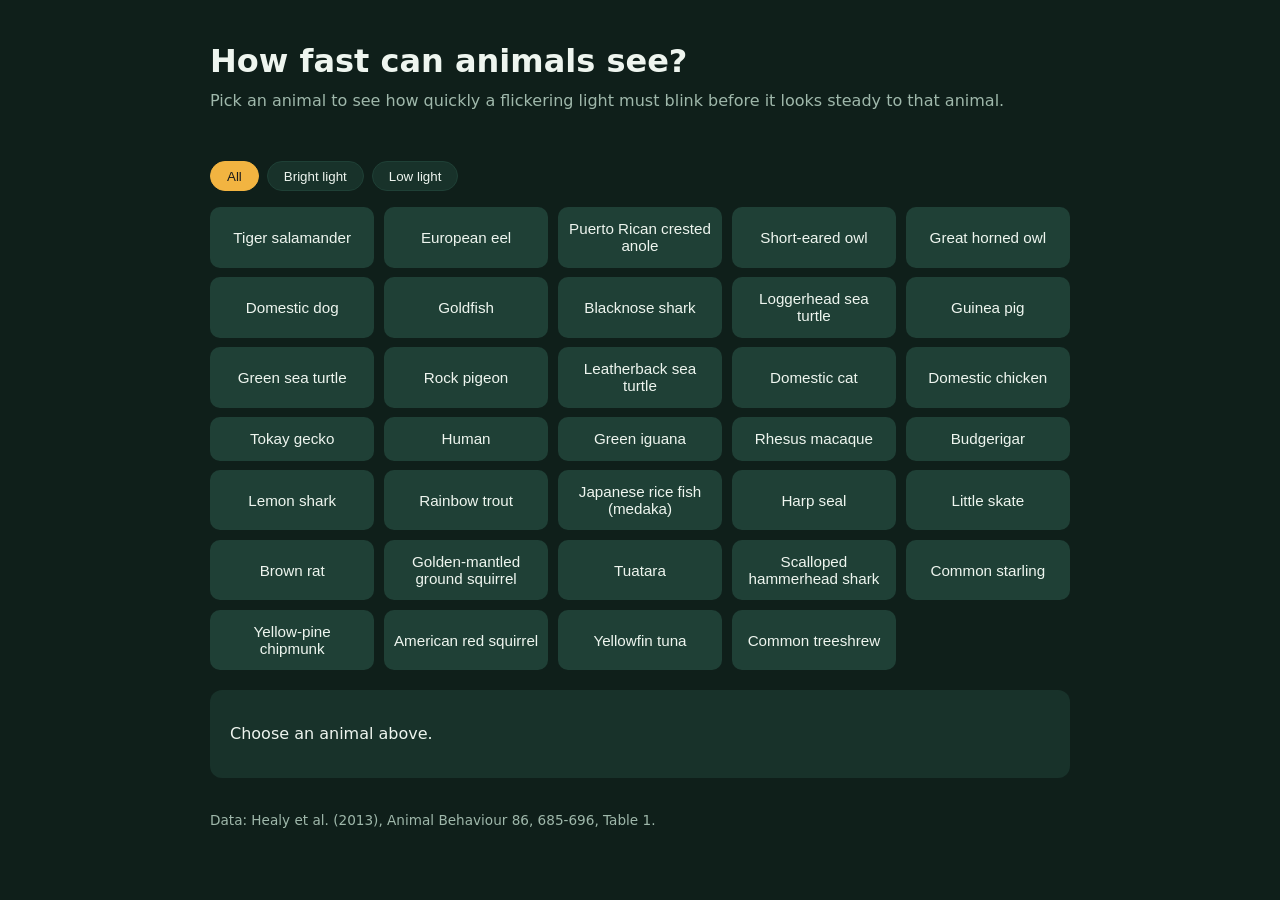
==== Smilte_Tuskenaite/site/index.html @ d907e6a1 "Add first version of the results page: filterable list of all 34 animals" ====
<!DOCTYPE html>
<html lang="en">
<head>
  <meta charset="utf-8">
  <meta name="viewport" content="width=device-width, initial-scale=1">
  <title>Flicker Fusion Atlas</title>
  <link rel="stylesheet" href="style.css">
</head>
<body>
  <header>
    <h1>How fast can animals see?</h1>
    <p>Pick an animal to see how quickly a flickering light must blink before it looks steady to that animal.</p>
  </header>

  <main>
    <div class="filters">
      <button class="filter active" data-filter="all">All</button>
      <button class="filter" data-filter="H">Bright light</button>
      <button class="filter" data-filter="L">Low light</button>
    </div>

    <div id="grid"></div>

    <section id="detail">
      <p>Choose an animal above.</p>
    </section>
  </main>

  <footer>
    Data: Healy et al. (2013), Animal Behaviour 86, 685-696, Table 1.
  </footer>

  <script src="species_data.js"></script>
  <script src="app.js"></script>
</body>
</html>
---- Smilte_Tuskenaite/site/style.css ----
:root {
  --bg: #0f1f1a;
  --panel: #18322a;
  --card: #1f4036;
  --text: #eef5ef;
  --muted: #9fb8ab;
  --accent: #f2b441;
}

* { box-sizing: border-box; }

body {
  margin: 0;
  font-family: system-ui, sans-serif;
  background: var(--bg);
  color: var(--text);
  line-height: 1.5;
}

header, main, footer {
  max-width: 900px;
  margin: 0 auto;
  padding: 1rem 1.25rem;
}

h1 { font-size: 2rem; margin-bottom: 0.25rem; }
header p { color: var(--muted); margin-top: 0; }

.filters { display: flex; gap: 0.5rem; margin-bottom: 1rem; }

.filter {
  background: var(--panel);
  color: var(--text);
  border: 1px solid var(--card);
  border-radius: 999px;
  padding: 0.4rem 1rem;
  cursor: pointer;
}
.filter.active { background: var(--accent); color: #1b1b1b; border-color: var(--accent); }

#grid {
  display: grid;
  grid-template-columns: repeat(auto-fill, minmax(150px, 1fr));
  gap: 0.6rem;
}

.card {
  background: var(--card);
  color: var(--text);
  border: 2px solid transparent;
  border-radius: 10px;
  padding: 0.7rem 0.5rem;
  font-size: 0.95rem;
  cursor: pointer;
}
.card:hover { border-color: var(--muted); }
.card.selected { border-color: var(--accent); }

#detail {
  background: var(--panel);
  border-radius: 12px;
  padding: 1rem 1.25rem;
  margin-top: 1.25rem;
}
#detail h2 { margin: 0; }
.latin { font-style: italic; color: var(--muted); margin-top: 0; }

footer { color: var(--muted); font-size: 0.85rem; }
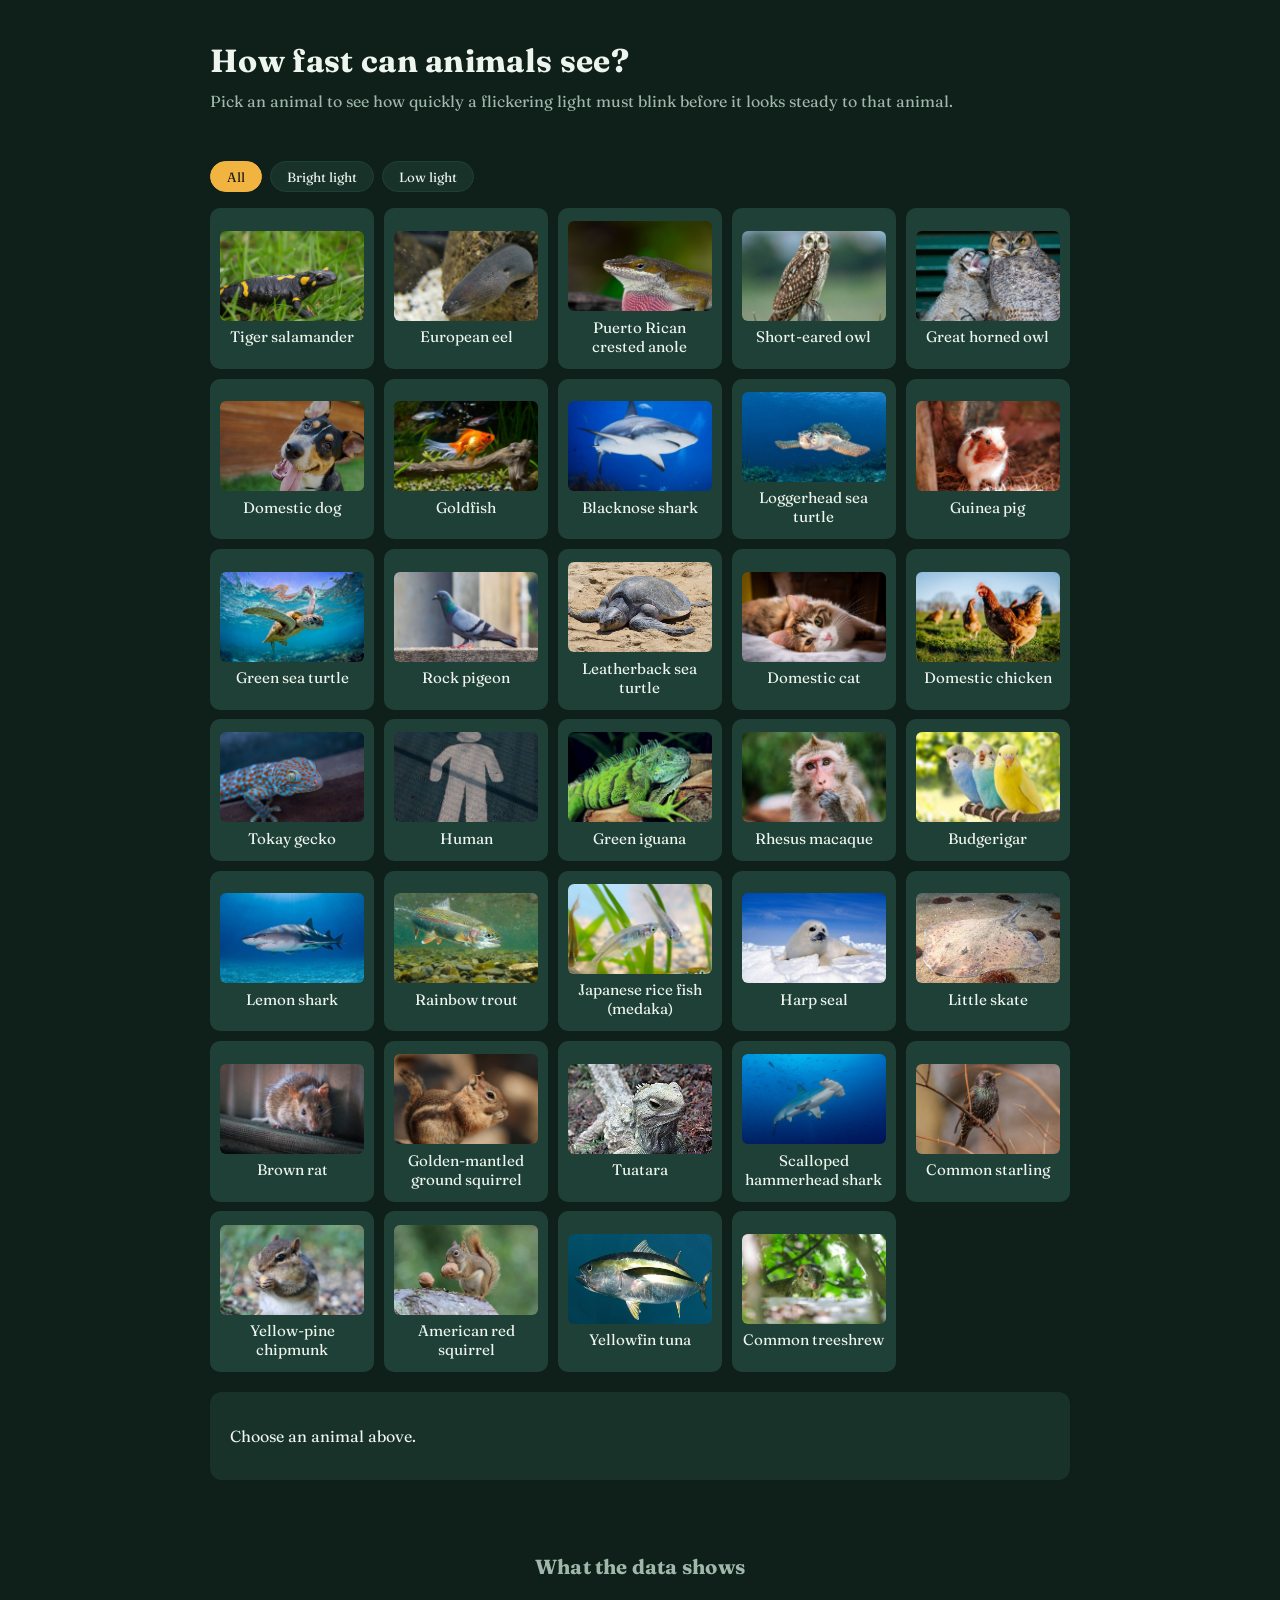
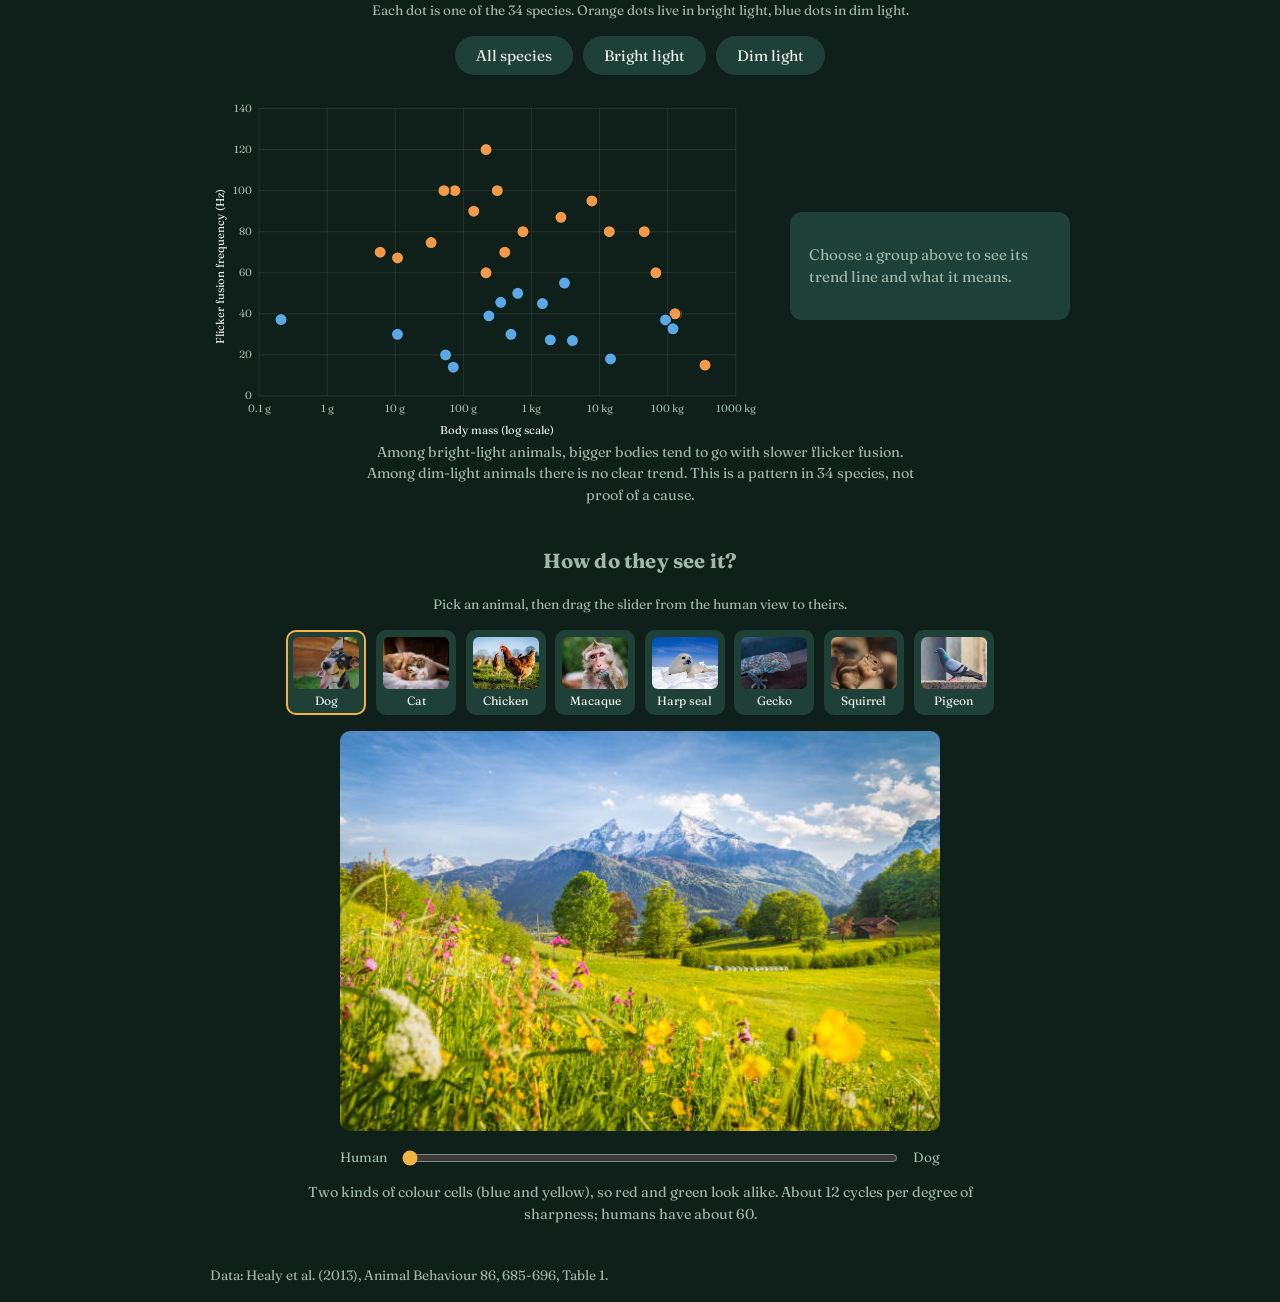
==== commit 1263a914: "Merge branch 'MindaugasSarpis:main' into main" ====
--- a/Smilte_Tuskenaite/site/index.html
+++ b/Smilte_Tuskenaite/site/index.html
@@ -4,7 +4,10 @@
   <meta charset="utf-8">
   <meta name="viewport" content="width=device-width, initial-scale=1">
   <title>Flicker Fusion Atlas</title>
-  <link rel="stylesheet" href="style.css">
+    <link rel="icon" type="image/svg+xml" href="favicon.svg">
+      <link rel="preconnect" href="https://fonts.googleapis.com">
+  <link rel="preconnect" href="https://fonts.gstatic.com" crossorigin>
+  <link href="https://fonts.googleapis.com/css2?family=Fraunces:wght@400;600;700&display=swap" rel="stylesheet">  <link rel="stylesheet" href="style.css">
 </head>
 <body>
   <header>
@@ -27,10 +30,58 @@
   </main>
 
   <footer>
+        <section id="results" class="reveal">
+    <h2>What the data shows</h2>
+    <p>Each dot is one of the 34 species. Orange dots live in bright light, blue dots in dim light.</p>
+            <div id="group-buttons">
+      <button data-group="all">All species</button>
+      <button data-group="H">Bright light</button>
+      <button data-group="L">Dim light</button>
+    </div>
+
+    <div id="plot-layout">
+      <div id="plot-box">
+        <svg id="plot" viewBox="0 0 640 400" role="img" aria-label="Flicker fusion frequency against body mass for 34 vertebrate species"></svg>
+        <div id="plot-tooltip" hidden></div>
+      </div>
+      <div id="group-box">
+        <p>Choose a group above to see its trend line and what it means.</p>
+      </div>
+    </div>
+    <p class="results-note">Among bright-light animals, bigger bodies tend to go with slower flicker fusion. Among dim-light animals there is no clear trend. This is a pattern in 34 species, not proof of a cause.</p>
+  </section>   
+    <section id="vision">
+    <h2>How do they see it?</h2>
+    <p>Pick an animal, then drag the slider from the human view to theirs.</p>
+
+    <div id="vision-picker">
+      <button data-id="canis-lupus-familiaris"><img src="images/canis-lupus-familiaris.jpg" alt=""><span>Dog</span></button>
+      <button data-id="felis-catus"><img src="images/felis-catus.jpg" alt=""><span>Cat</span></button>
+      <button data-id="gallus-gallus-domesticus"><img src="images/gallus-gallus-domesticus.jpg" alt=""><span>Chicken</span></button>
+      <button data-id="macaca-mulatta"><img src="images/macaca-mulatta.jpg" alt=""><span>Macaque</span></button>
+      <button data-id="pagophilus-groenlandicus"><img src="images/pagophilus-groenlandicus.jpg" alt=""><span>Harp seal</span></button>
+      <button data-id="gekko-gecko"><img src="images/gekko-gecko.jpg" alt=""><span>Gecko</span></button>
+      <button data-id="spermophilus-lateralis"><img src="images/spermophilus-lateralis.jpg" alt=""><span>Squirrel</span></button>
+      <button data-id="columba-livia"><img src="images/columba-livia.jpg" alt=""><span>Pigeon</span></button>
+    </div>
+
+    <div id="vision-box">
+      <img id="vision-human" src="vision/scene.jpg" alt="Human view of a meadow">
+      <img id="vision-animal" src="vision/canis-lupus-familiaris.jpg" alt="Animal view of the meadow">
+    </div>
+
+    <div id="vision-controls">
+      <span>Human</span>
+      <input type="range" id="vision-slider" min="0" max="100" value="0">
+      <span id="vision-animal-name">Dog</span>
+    </div>
+    <p id="vision-caption"></p>
+  </section>
     Data: Healy et al. (2013), Animal Behaviour 86, 685-696, Table 1.
   </footer>
 
   <script src="species_data.js"></script>
+    <script src="fit_data.js"></script>
   <script src="app.js"></script>
 </body>
 </html>
--- a/Smilte_Tuskenaite/site/style.css
+++ b/Smilte_Tuskenaite/site/style.css
@@ -53,6 +53,20 @@
   font-size: 0.95rem;
   cursor: pointer;
 }
+.card {
+  display: flex;
+  flex-direction: column;
+  align-items: center;
+  justify-content: center;
+  gap: 0.4rem;
+  min-height: 3.6rem;
+}
+.card img {
+  width: 100%;
+  height: 90px;
+  object-fit: cover;
+  border-radius: 6px;
+}
 .card:hover { border-color: var(--muted); }
 .card.selected { border-color: var(--accent); }
 
@@ -65,4 +79,357 @@
 #detail h2 { margin: 0; }
 .latin { font-style: italic; color: var(--muted); margin-top: 0; }
 
-footer { color: var(--muted); font-size: 0.85rem; }+footer { color: var(--muted); font-size: 0.85rem; }
+
+.detail-photo {
+  width: 100%;
+  max-width: 260px;
+  height: 160px;
+  object-fit: cover;
+  border-radius: 10px;
+  margin-bottom: 0.6rem;
+}
+
+.blink-row {
+  display: flex;
+  align-items: center;
+  flex-wrap: wrap;
+  gap: 0.5rem;
+  margin: 0.8rem 0;
+}
+
+.dot {
+  width: 18px;
+  height: 18px;
+  border-radius: 50%;
+  background: var(--accent);
+  animation: blink linear infinite;
+}
+
+@keyframes blink {
+  0%, 49%   { opacity: 1; }
+  50%, 100% { opacity: 0.1; }
+}
+
+.blink-note {
+  color: var(--muted);
+  font-size: 0.85rem;
+}
+
+/* ---------- "How do they see it?" section ---------- */
+#vision {
+  max-width: 720px;
+  margin: 2.5rem auto;
+  text-align: center;
+}
+
+/* Row of small animal picture buttons */
+#vision-picker {
+  display: flex;
+  flex-wrap: wrap;
+  justify-content: center;
+  gap: 0.6rem;
+  margin: 1rem 0;
+}
+
+#vision-picker button {
+  width: 80px;
+  padding: 5px;
+  background: var(--card);
+  color: var(--text);
+  border: 2px solid transparent;
+  border-radius: 10px;
+  font-size: 0.75rem;
+  cursor: pointer;
+}
+
+#vision-picker button img {
+  width: 100%;
+  height: 52px;
+  object-fit: cover;
+  border-radius: 6px;
+  display: block;
+  margin-bottom: 4px;
+}
+
+#vision-picker button.picked {
+  border-color: var(--accent);
+}
+
+/* The meadow picture: both images sit on top of each other */
+#vision-box {
+  position: relative;
+  max-width: 600px;
+  aspect-ratio: 3 / 2;
+  margin: 1rem auto;
+  border-radius: 10px;
+  overflow: hidden;
+}
+
+#vision-box img {
+  position: absolute;
+  top: 0;
+  left: 0;
+  width: 100%;
+  height: 100%;
+  object-fit: cover;
+}
+
+/* The animal's view starts invisible; the slider will make it appear */
+#vision-animal {
+  opacity: 0;
+}
+
+/* Slider row under the picture */
+#vision-controls {
+  display: flex;
+  align-items: center;
+  gap: 0.8rem;
+  max-width: 600px;
+  margin: 0 auto;
+}
+
+#vision-slider {
+  flex: 1;
+  accent-color: var(--accent);
+}
+
+#vision-caption {
+  color: var(--muted);
+  font-size: 0.9rem;
+}
+
+/* ---------- "What the data shows" section ---------- */
+#results {
+  max-width: 720px;
+  margin: 2.5rem auto;
+  text-align: center;
+}
+
+#results img {
+  width: 100%;
+  max-width: 640px;
+  height: auto;
+  border-radius: 12px;
+  box-shadow: 0 4px 18px rgba(0, 0, 0, 0.35);
+  margin: 1rem 0;
+}
+
+.results-note {
+  color: var(--muted);
+  font-size: 0.9rem;
+  max-width: 560px;
+  margin: 0 auto;
+}
+
+/* ---------- Scroll reveal animation ---------- */
+.reveal {
+  opacity: 0;
+  transform: translateY(24px);
+  transition: opacity 0.8s ease, transform 0.8s ease;
+}
+
+.reveal.visible {
+  opacity: 1;
+  transform: none;
+}
+
+/* ---------- Interactive plot ---------- */
+#plot-box {
+  position: relative;
+  max-width: 640px;
+  margin: 1rem auto;
+}
+
+#plot {
+  width: 100%;
+  height: auto;
+  display: block;
+}
+
+.plot-grid {
+  stroke: rgba(255, 255, 255, 0.1);
+  stroke-width: 1;
+}
+
+.plot-label {
+  fill: var(--muted);
+  font-size: 12px;
+}
+
+.plot-title {
+  fill: var(--text);
+  font-size: 13px;
+}
+
+/* Dots start invisible, then pop in one by one when the section is revealed */
+.plot-dot {
+  opacity: 0;
+  cursor: pointer;
+  stroke: var(--bg);
+  stroke-width: 1.5;
+  transform-box: fill-box;
+  transform-origin: center;
+}
+
+.dot-H { fill: #f2994a; }   /* bright light: orange */
+.dot-L { fill: #5aa9e6; }   /* dim light: blue */
+
+#results.visible .plot-dot {
+  animation: dot-pop 0.5s ease-out both;
+}
+
+@keyframes dot-pop {
+  from { opacity: 0; transform: scale(0); }
+  to   { opacity: 1; transform: scale(1); }
+}
+
+.plot-dot:hover,
+.plot-dot:focus {
+  stroke: var(--text);
+  stroke-width: 3;
+  outline: none;
+}
+
+/* The label that follows the mouse (filled in by JavaScript later) */
+#plot-tooltip {
+  position: absolute;
+  pointer-events: none;
+  background: var(--panel);
+  color: var(--text);
+  border: 1px solid var(--accent);
+  border-radius: 8px;
+  padding: 6px 10px;
+  font-size: 0.85rem;
+  text-align: left;
+  z-index: 10;
+}
+
+/* ---------- Result cards ---------- */
+#result-cards {
+  display: flex;
+  flex-wrap: wrap;
+  justify-content: center;
+  gap: 0.8rem;
+  margin: 1rem 0;
+}
+
+.result-card {
+  flex: 1 1 170px;
+  background: var(--card);
+  border-radius: 12px;
+  padding: 0.9rem;
+  font-size: 0.9rem;
+}
+
+.result-card h3 {
+  margin: 0 0 0.3rem;
+}
+
+.result-big {
+  font-size: 1.6rem;
+  font-weight: bold;
+  color: var(--accent);
+  margin: 0.2rem 0;
+}
+
+.result-small {
+  color: var(--muted);
+  font-size: 0.8rem;
+}
+
+/* ---------- Group buttons, box and layout ---------- */
+#results {
+  max-width: 980px;   /* wider, so the plot and the box fit side by side */
+}
+
+#group-buttons {
+  display: flex;
+  flex-wrap: wrap;
+  justify-content: center;
+  gap: 0.6rem;
+  margin: 1rem 0;
+}
+
+#group-buttons button {
+  background: var(--card);
+  color: var(--text);
+  border: 2px solid transparent;
+  border-radius: 999px;
+  padding: 0.5rem 1.2rem;
+  font-size: 0.95rem;
+  cursor: pointer;
+  transition: border-color 0.2s, background 0.2s, color 0.2s;
+}
+
+#group-buttons button:hover {
+  border-color: var(--accent);
+}
+
+/* The chosen button takes the colour of its group */
+#group-buttons button.active {
+  color: var(--bg);
+  font-weight: bold;
+}
+#group-buttons button[data-group="all"].active { background: var(--accent); }
+#group-buttons button[data-group="H"].active   { background: #f2994a; }
+#group-buttons button[data-group="L"].active   { background: #5aa9e6; }
+
+/* Plot on the left, explanation box on the right (stacks on narrow screens) */
+#plot-layout {
+  display: flex;
+  flex-wrap: wrap;
+  align-items: center;
+  justify-content: center;
+  gap: 1.2rem;
+}
+
+#plot-layout #plot-box {
+  flex: 1 1 420px;
+  margin: 0;
+}
+
+#group-box {
+  flex: 1 1 220px;
+  max-width: 280px;
+  background: var(--card);
+  border-radius: 12px;
+  padding: 1rem 1.2rem;
+  text-align: left;
+  font-size: 0.95rem;
+}
+
+/* Dots outside the chosen group fade out smoothly */
+.plot-dot {
+  transition: opacity 0.4s;
+}
+
+.plot-dot.faded {
+  opacity: 0.15 !important;
+}
+
+/* Trend lines */
+.trend-line {
+  stroke-width: 3;
+  stroke-linecap: round;
+  fill: none;
+  pointer-events: none;
+}
+.trend-all { stroke: var(--accent); }
+.trend-H   { stroke: #ffb36b; }
+.trend-L   { stroke: #8cc8f5; }
+
+/* ---------- Fonts ---------- */
+body {
+  font-family: "Fraunces", Georgia, serif;
+}
+
+h1, h2, h3 {
+  font-family: "Fraunces", Georgia, serif;
+  letter-spacing: 0.01em;
+}
+
+/* Buttons do not copy the page font by themselves, so tell them to */
+button {
+  font-family: inherit;
+}
